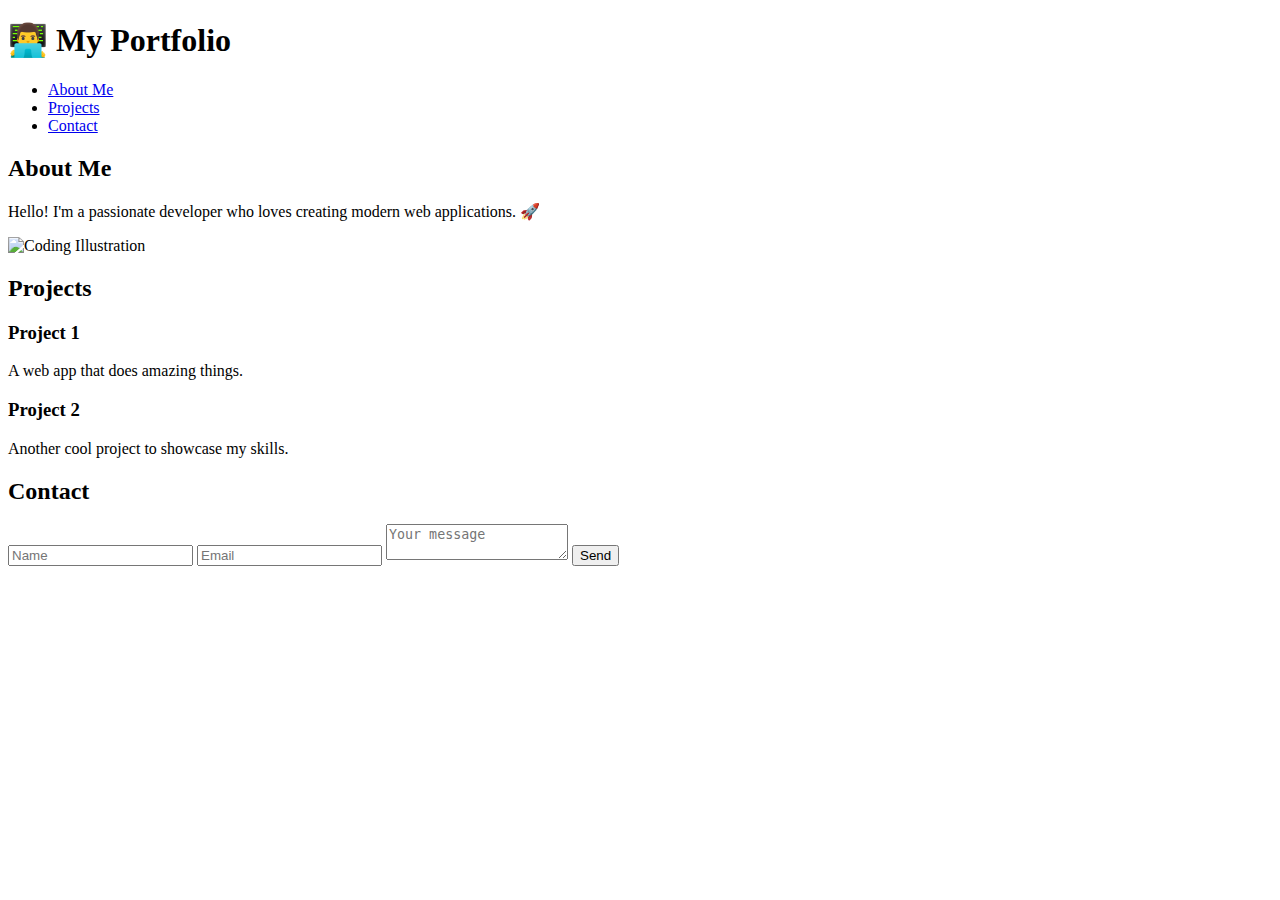
==== index.html @ 262207f5 "Add files via upload" ====
<!DOCTYPE html>
<html lang="en">
<head>
    <meta charset="UTF-8">
    <meta name="viewport" content="width=device-width, initial-scale=1.0">
    <title>Dev Portfolio</title>
    <link rel="stylesheet" href="styles.css">
</head>
<body>
    <div class="container">
        <aside class="sidebar">
            <h1>👨‍💻 My Portfolio</h1>
            <nav>
                <ul>
                    <li><a href="#about">About Me</a></li>
                    <li><a href="#projects">Projects</a></li>
                    <li><a href="#contact">Contact</a></li>
                </ul>
            </nav>
        </aside>

        <main class="content">
            <section id="about">
                <h2>About Me</h2>
                <p>Hello! I'm a passionate developer who loves creating modern web applications. 🚀</p>
                <img src="https://via.placeholder.com/400" alt="Coding Illustration">
            </section>

            <section id="projects">
                <h2>Projects</h2>
                <div class="project-grid">
                    <div class="project-card">
                        <h3>Project 1</h3>
                        <p>A web app that does amazing things.</p>
                    </div>
                    <div class="project-card">
                        <h3>Project 2</h3>
                        <p>Another cool project to showcase my skills.</p>
                    </div>
                </div>
            </section>

            <section id="contact">
                <h2>Contact</h2>
                <form id="contact-form">
                    <input type="text" placeholder="Name" required>
                    <input type="email" placeholder="Email" required>
                    <textarea placeholder="Your message" required></textarea>
                    <button type="submit">Send</button>
                </form>
            </section>
        </main>
    </div>
    <script src="scripts.js"></script>
</body>
</html>
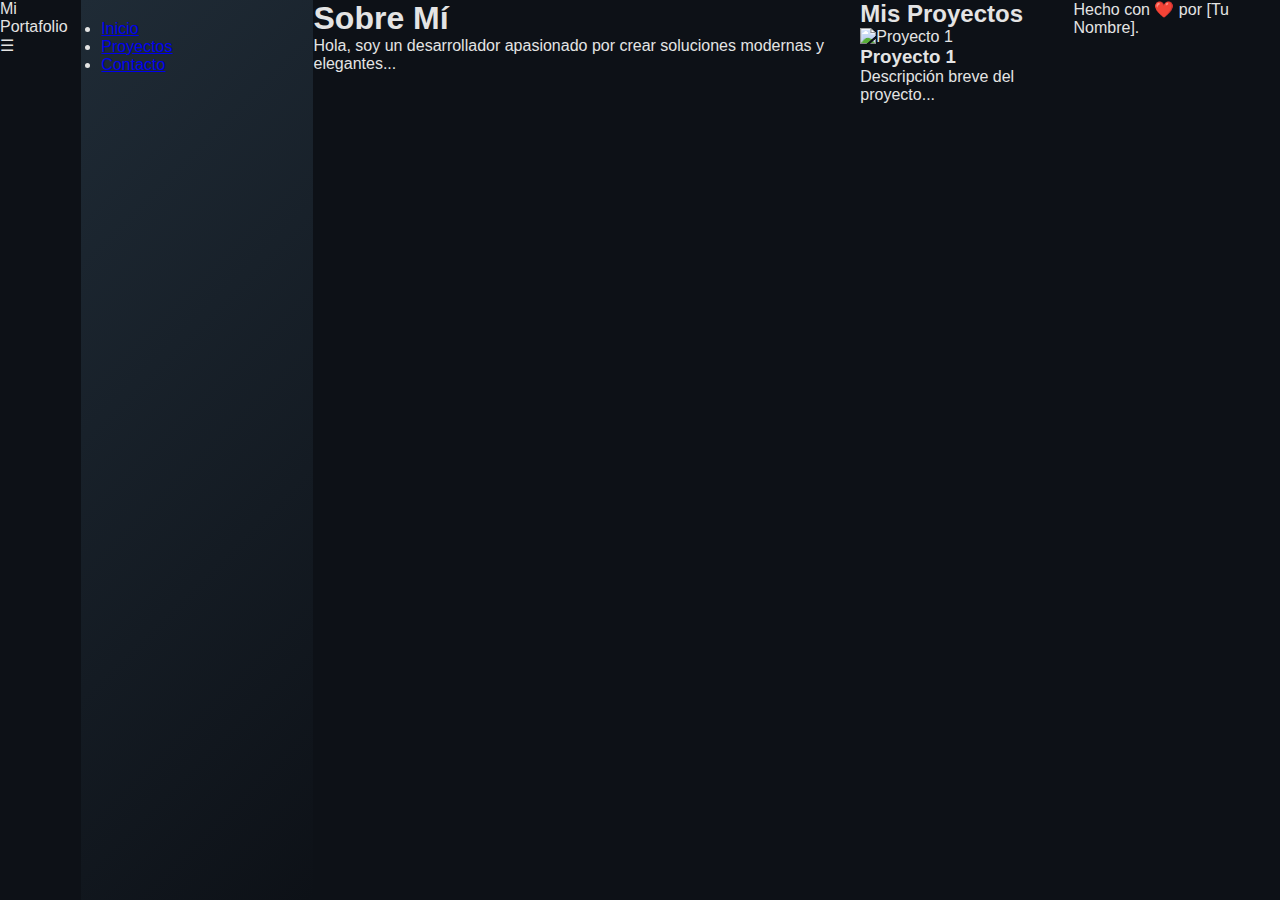
==== commit 0c861a98: "Update index.html" ====
--- a/index.html
+++ b/index.html
@@ -1,56 +1,38 @@
 <!DOCTYPE html>
-<html lang="en">
+<html lang="es">
 <head>
     <meta charset="UTF-8">
     <meta name="viewport" content="width=device-width, initial-scale=1.0">
-    <title>Dev Portfolio</title>
+    <title>Mi Portafolio</title>
     <link rel="stylesheet" href="styles.css">
 </head>
 <body>
-    <div class="container">
-        <aside class="sidebar">
-            <h1>👨‍💻 My Portfolio</h1>
-            <nav>
-                <ul>
-                    <li><a href="#about">About Me</a></li>
-                    <li><a href="#projects">Projects</a></li>
-                    <li><a href="#contact">Contact</a></li>
-                </ul>
-            </nav>
-        </aside>
-
-        <main class="content">
-            <section id="about">
-                <h2>About Me</h2>
-                <p>Hello! I'm a passionate developer who loves creating modern web applications. 🚀</p>
-                <img src="https://via.placeholder.com/400" alt="Coding Illustration">
-            </section>
-
-            <section id="projects">
-                <h2>Projects</h2>
-                <div class="project-grid">
-                    <div class="project-card">
-                        <h3>Project 1</h3>
-                        <p>A web app that does amazing things.</p>
-                    </div>
-                    <div class="project-card">
-                        <h3>Project 2</h3>
-                        <p>Another cool project to showcase my skills.</p>
-                    </div>
-                </div>
-            </section>
-
-            <section id="contact">
-                <h2>Contact</h2>
-                <form id="contact-form">
-                    <input type="text" placeholder="Name" required>
-                    <input type="email" placeholder="Email" required>
-                    <textarea placeholder="Your message" required></textarea>
-                    <button type="submit">Send</button>
-                </form>
-            </section>
-        </main>
-    </div>
-    <script src="scripts.js"></script>
+    <header>
+        <div class="logo">Mi Portafolio</div>
+        <div class="menu-toggle">☰</div>
+    </header>
+    <nav class="sidebar">
+        <ul>
+            <li><a href="#">Inicio</a></li>
+            <li><a href="#">Proyectos</a></li>
+            <li><a href="#">Contacto</a></li>
+        </ul>
+    </nav>
+    <section id="about">
+        <h1>Sobre Mí</h1>
+        <p>Hola, soy un desarrollador apasionado por crear soluciones modernas y elegantes...</p>
+    </section>
+    <section id="projects">
+        <h2>Mis Proyectos</h2>
+        <div class="project">
+            <img src="proyecto1.png" alt="Proyecto 1">
+            <h3>Proyecto 1</h3>
+            <p>Descripción breve del proyecto...</p>
+        </div>
+    </section>
+    <footer>
+        <p>Hecho con ❤️ por [Tu Nombre].</p>
+    </footer>
+    <script src="script.js"></script>
 </body>
 </html>
--- a/styles.css
+++ b/styles.css
@@ -0,0 +1,126 @@
+/* General Reset */
+* {
+    margin: 0;
+    padding: 0;
+    box-sizing: border-box;
+}
+
+/* Base Styles */
+body {
+    font-family: 'Arial', sans-serif;
+    color: #e4e4e4;
+    background: #0d1117;
+    display: flex;
+    height: 100vh;
+    overflow: hidden;
+}
+
+/* Container */
+.container {
+    display: flex;
+    width: 100%;
+}
+
+/* Sidebar */
+.sidebar {
+    width: 250px;
+    background: linear-gradient(135deg, #1f2b36, #0d1117);
+    padding: 20px;
+}
+
+.sidebar h1 {
+    font-size: 1.5rem;
+    margin-bottom: 20px;
+}
+
+.sidebar nav ul {
+    list-style: none;
+}
+
+.sidebar nav ul li {
+    margin: 10px 0;
+}
+
+.sidebar nav ul li a {
+    text-decoration: none;
+    color: #e4e4e4;
+    font-size: 1.2rem;
+    transition: color 0.3s;
+}
+
+.sidebar nav ul li a:hover {
+    color: #58a6ff;
+}
+
+/* Main Content */
+.content {
+    flex: 1;
+    padding: 20px;
+    overflow-y: auto;
+}
+
+.content h2 {
+    font-size: 2rem;
+    margin-bottom: 20px;
+}
+
+.content p {
+    margin-bottom: 20px;
+    font-size: 1.1rem;
+    line-height: 1.5;
+}
+
+.content img {
+    max-width: 100%;
+    border-radius: 10px;
+    box-shadow: 0 4px 8px rgba(0, 0, 0, 0.3);
+}
+
+/* Project Grid */
+.project-grid {
+    display: grid;
+    grid-template-columns: repeat(auto-fit, minmax(250px, 1fr));
+    gap: 20px;
+}
+
+.project-card {
+    background: linear-gradient(145deg, #1e1e1e, #2c2c2c);
+    padding: 20px;
+    border-radius: 10px;
+    box-shadow: 0 4px 8px rgba(0, 0, 0, 0.2);
+    transition: transform 0.3s;
+}
+
+.project-card:hover {
+    transform: translateY(-10px);
+}
+
+/* Contact Form */
+#contact-form {
+    display: flex;
+    flex-direction: column;
+}
+
+#contact-form input, #contact-form textarea, #contact-form button {
+    margin-bottom: 15px;
+    padding: 10px;
+    border-radius: 5px;
+    border: none;
+    outline: none;
+}
+
+#contact-form input, #contact-form textarea {
+    background: #161b22;
+    color: #e4e4e4;
+}
+
+#contact-form button {
+    background: #58a6ff;
+    color: white;
+    cursor: pointer;
+    transition: background 0.3s;
+}
+
+#contact-form button:hover {
+    background: #1f6feb;
+}
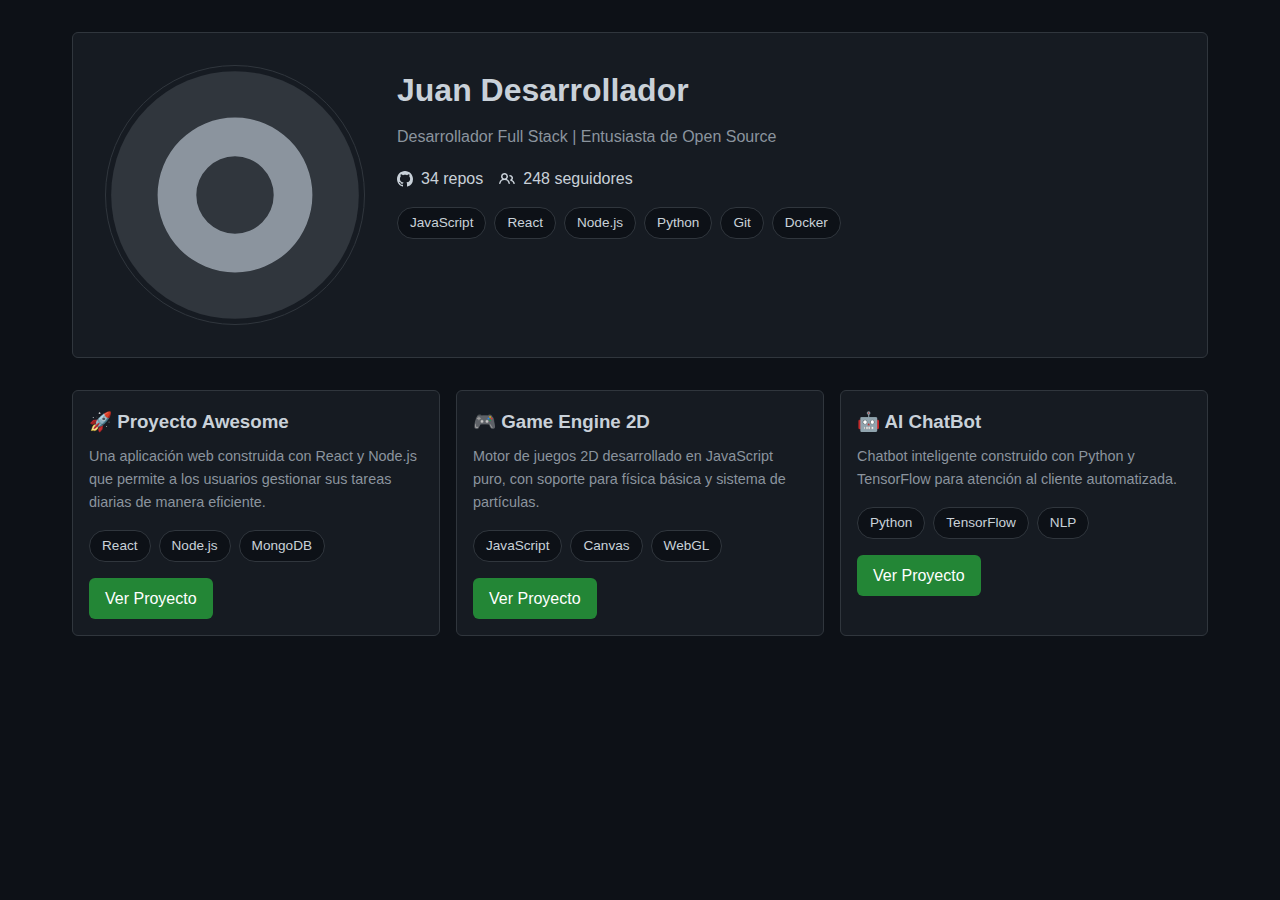
==== commit e46bbf27: "Rename 2UH8j2sC0Rv5v5kfU.html to index.html" ====
--- a/index.html
+++ b/index.html
@@ -1,38 +1,205 @@
-<!DOCTYPE html>
-<html lang="es">
-<head>
-    <meta charset="UTF-8">
-    <meta name="viewport" content="width=device-width, initial-scale=1.0">
-    <title>Mi Portafolio</title>
-    <link rel="stylesheet" href="styles.css">
-</head>
-<body>
-    <header>
-        <div class="logo">Mi Portafolio</div>
-        <div class="menu-toggle">☰</div>
-    </header>
-    <nav class="sidebar">
-        <ul>
-            <li><a href="#">Inicio</a></li>
-            <li><a href="#">Proyectos</a></li>
-            <li><a href="#">Contacto</a></li>
-        </ul>
-    </nav>
-    <section id="about">
-        <h1>Sobre Mí</h1>
-        <p>Hola, soy un desarrollador apasionado por crear soluciones modernas y elegantes...</p>
-    </section>
-    <section id="projects">
-        <h2>Mis Proyectos</h2>
-        <div class="project">
-            <img src="proyecto1.png" alt="Proyecto 1">
-            <h3>Proyecto 1</h3>
-            <p>Descripción breve del proyecto...</p>
-        </div>
-    </section>
-    <footer>
-        <p>Hecho con ❤️ por [Tu Nombre].</p>
-    </footer>
-    <script src="script.js"></script>
-</body>
-</html>
+<html><head><base href="." /><meta charset="UTF-8" /><meta name="viewport" content="width=device-width, initial-scale=1.0" />
+<title>Mi Portafolio Personal | GitHub Style</title>
+<style>
+:root {
+    --github-dark: #0d1117;
+    --github-border: #30363d;
+    --github-text: #c9d1d9;
+    --github-green: #238636;
+    --github-highlight: #161b22;
+}
+
+* {
+    margin: 0;
+    padding: 0;
+    box-sizing: border-box;
+}
+
+body {
+    background-color: var(--github-dark);
+    color: var(--github-text);
+    font-family: -apple-system, BlinkMacSystemFont, 'Segoe UI', Roboto, Oxygen, Ubuntu, Cantarell, sans-serif;
+    line-height: 1.6;
+}
+
+.container {
+    max-width: 1200px;
+    margin: 0 auto;
+    padding: 2rem;
+}
+
+.profile {
+    display: flex;
+    gap: 2rem;
+    margin-bottom: 2rem;
+    padding: 2rem;
+    background: var(--github-highlight);
+    border: 1px solid var(--github-border);
+    border-radius: 6px;
+}
+
+.profile-image {
+    width: 260px;
+    height: 260px;
+    border-radius: 50%;
+    border: 1px solid var(--github-border);
+}
+
+.profile-info h1 {
+    font-size: 2rem;
+    margin-bottom: 0.5rem;
+}
+
+.profile-info p {
+    color: #8b949e;
+    margin-bottom: 1rem;
+}
+
+.stats {
+    display: flex;
+    gap: 1rem;
+    margin-bottom: 1rem;
+}
+
+.stat {
+    display: flex;
+    align-items: center;
+    gap: 0.5rem;
+}
+
+.projects {
+    display: grid;
+    grid-template-columns: repeat(auto-fit, minmax(300px, 1fr));
+    gap: 1rem;
+}
+
+.project-card {
+    background: var(--github-highlight);
+    border: 1px solid var(--github-border);
+    border-radius: 6px;
+    padding: 1rem;
+    transition: transform 0.2s;
+}
+
+.project-card:hover {
+    transform: translateY(-4px);
+}
+
+.project-card h3 {
+    margin-bottom: 0.5rem;
+}
+
+.project-card p {
+    color: #8b949e;
+    font-size: 0.9rem;
+}
+
+.button {
+    display: inline-block;
+    padding: 0.5rem 1rem;
+    background: var(--github-green);
+    color: white;
+    text-decoration: none;
+    border-radius: 6px;
+    margin-top: 1rem;
+}
+
+.button:hover {
+    background: #2ea043;
+}
+
+.skills {
+    display: flex;
+    flex-wrap: wrap;
+    gap: 0.5rem;
+    margin-top: 1rem;
+}
+
+.skill {
+    background: var(--github-dark);
+    padding: 0.25rem 0.75rem;
+    border-radius: 2rem;
+    font-size: 0.85rem;
+    border: 1px solid var(--github-border);
+}
+</style>
+</head>
+<body>
+    <div class="container">
+        <div class="profile">
+            <svg class="profile-image" viewBox="0 0 100 100">
+                <circle cx="50" cy="50" r="48" fill="#30363d"/>
+                <path d="M50 20
+                         A30 30 0 0 1 50 80
+                         A30 30 0 0 1 50 20
+                         M50 35
+                         A15 15 0 0 0 50 65
+                         A15 15 0 0 0 50 35" 
+                      fill="#8b949e"/>
+            </svg>
+            <div class="profile-info">
+                <h1>Juan Desarrollador</h1>
+                <p>Desarrollador Full Stack | Entusiasta de Open Source</p>
+                
+                <div class="stats">
+                    <div class="stat">
+                        <svg height="16" width="16" viewBox="0 0 16 16" fill="currentColor">
+                            <path d="M8 0C3.58 0 0 3.58 0 8c0 3.54 2.29 6.53 5.47 7.59.4.07.55-.17.55-.38 0-.19-.01-.82-.01-1.49-2.01.37-2.53-.49-2.69-.94-.09-.23-.48-.94-.82-1.13-.28-.15-.68-.52-.01-.53.63-.01 1.08.58 1.23.82.72 1.21 1.87.87 2.33.66.07-.52.28-.87.51-1.07-1.78-.2-3.64-.89-3.64-3.95 0-.87.31-1.59.82-2.15-.08-.2-.36-1.02.08-2.12 0 0 .67-.21 2.2.82.64-.18 1.32-.27 2-.27.68 0 1.36.09 2 .27 1.53-1.04 2.2-.82 2.2-.82.44 1.1.16 1.92.08 2.12.51.56.82 1.27.82 2.15 0 3.07-1.87 3.75-3.65 3.95.29.25.54.73.54 1.48 0 1.07-.01 1.93-.01 2.2 0 .21.15.46.55.38A8.013 8.013 0 0016 8c0-4.42-3.58-8-8-8z"></path>
+                        </svg>
+                        <span>34 repos</span>
+                    </div>
+                    <div class="stat">
+                        <svg height="16" width="16" viewBox="0 0 16 16" fill="currentColor">
+                            <path d="M5.5 3.5a2 2 0 100 4 2 2 0 000-4zM2 5.5a3.5 3.5 0 115.898 2.549 5.507 5.507 0 013.034 4.084.75.75 0 11-1.482.235 4.001 4.001 0 00-7.9 0 .75.75 0 01-1.482-.236A5.507 5.507 0 013.102 8.05 3.49 3.49 0 012 5.5zM11 4a.75.75 0 100 1.5 1.5 1.5 0 01.666 2.844.75.75 0 00-.416.672v.352a.75.75 0 00.574.73c1.2.289 2.162 1.2 2.522 2.372a.75.75 0 101.434-.44 5.01 5.01 0 00-2.56-3.012A3 3 0 0011 4z"></path>
+                        </svg>
+                        <span>248 seguidores</span>
+                    </div>
+                </div>
+
+                <div class="skills">
+                    <span class="skill">JavaScript</span>
+                    <span class="skill">React</span>
+                    <span class="skill">Node.js</span>
+                    <span class="skill">Python</span>
+                    <span class="skill">Git</span>
+                    <span class="skill">Docker</span>
+                </div>
+            </div>
+        </div>
+
+        <div class="projects">
+            <div class="project-card">
+                <h3>🚀 Proyecto Awesome</h3>
+                <p>Una aplicación web construida con React y Node.js que permite a los usuarios gestionar sus tareas diarias de manera eficiente.</p>
+                <div class="skills">
+                    <span class="skill">React</span>
+                    <span class="skill">Node.js</span>
+                    <span class="skill">MongoDB</span>
+                </div>
+                <a href="https://github.com" class="button">Ver Proyecto</a>
+            </div>
+
+            <div class="project-card">
+                <h3>🎮 Game Engine 2D</h3>
+                <p>Motor de juegos 2D desarrollado en JavaScript puro, con soporte para física básica y sistema de partículas.</p>
+                <div class="skills">
+                    <span class="skill">JavaScript</span>
+                    <span class="skill">Canvas</span>
+                    <span class="skill">WebGL</span>
+                </div>
+                <a href="https://github.com" class="button">Ver Proyecto</a>
+            </div>
+
+            <div class="project-card">
+                <h3>🤖 AI ChatBot</h3>
+                <p>Chatbot inteligente construido con Python y TensorFlow para atención al cliente automatizada.</p>
+                <div class="skills">
+                    <span class="skill">Python</span>
+                    <span class="skill">TensorFlow</span>
+                    <span class="skill">NLP</span>
+                </div>
+                <a href="https://github.com" class="button">Ver Proyecto</a>
+            </div>
+        </div>
+    </div>
+</body></html>
